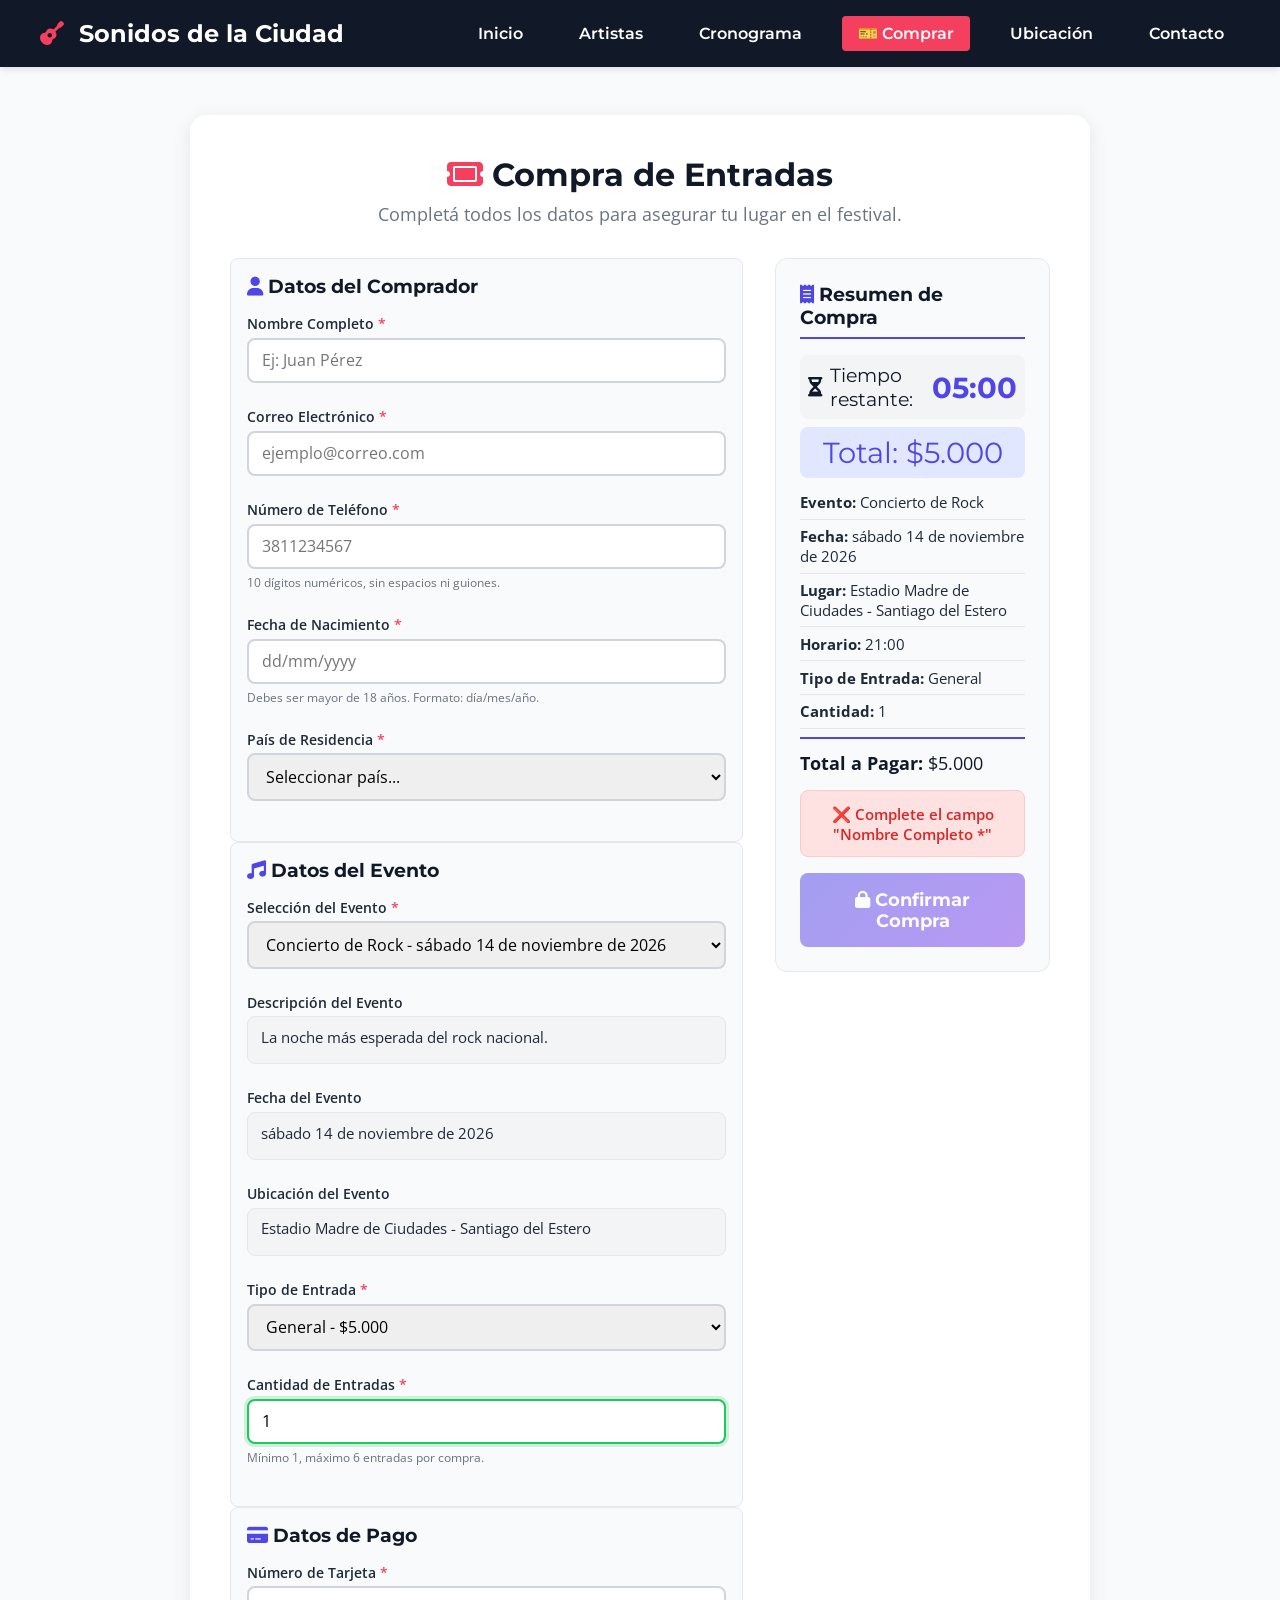
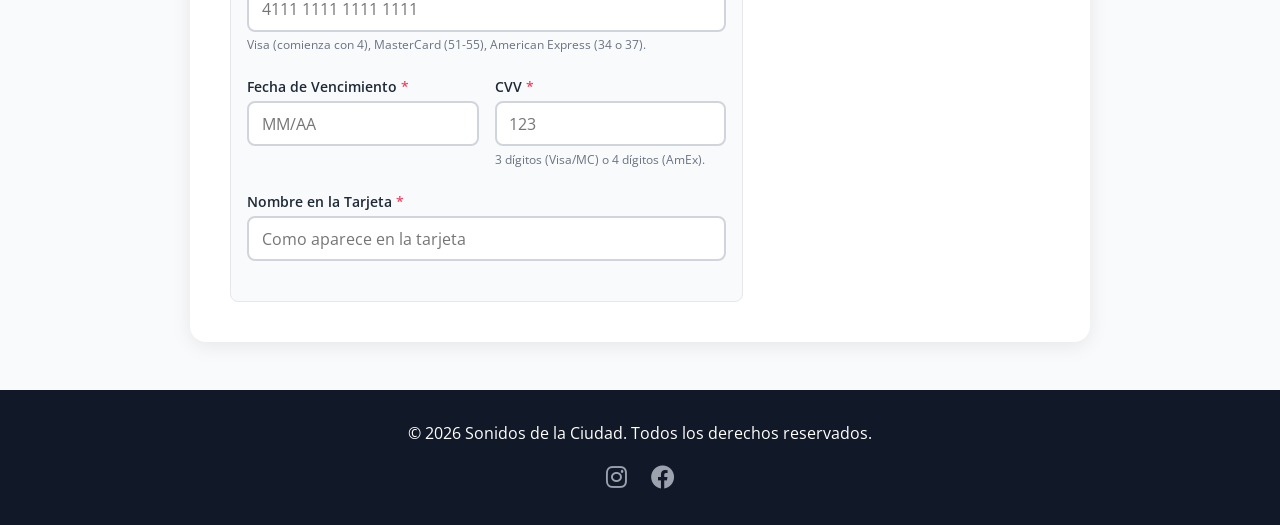
==== TAP3/compra.html @ 3a916ef5 "Add files via upload" ====
<!DOCTYPE html>
<html lang="es">
<head>
    <meta charset="UTF-8">
    <meta name="viewport" content="width=device-width, initial-scale=1.0">
    <title>Compra de Entradas - Sonidos de la Ciudad</title>
    
    <link rel="icon" type="image/x-icon" href="img/favicon.ico">
    <link rel="icon" type="image/png" sizes="32x32" href="img/favicon-32x32.png">
    
    <link rel="preconnect" href="https://fonts.googleapis.com">
    <link rel="preconnect" href="https://fonts.gstatic.com" crossorigin>
    <link href="https://fonts.googleapis.com/css2?family=Montserrat:wght@400;700&family=Open+Sans:wght@400;600&display=swap" rel="stylesheet">
    
    <link rel="stylesheet" href="https://cdnjs.cloudflare.com/ajax/libs/font-awesome/6.0.0/css/all.min.css">
    
    <link rel="stylesheet" href="css/estilos.css">
    <link rel="stylesheet" href="css/estilo_compra.css"
    
</head>
<body>
    <header class="encabezado-navegacion">
        <div class="contenedor-menu">
            <div class="logotipo-festival">
                <i class="fa-solid fa-guitar"></i> Sonidos de la Ciudad
            </div>
            <nav class="enlaces-menu">
                <a href="index.html" class="enlace-navegacion">Inicio</a>
                <a href="artistas.html" class="enlace-navegacion">Artistas</a>
                <a href="cronograma.html" class="enlace-navegacion">Cronograma</a>
                <a href="compra.html" class="enlace-navegacion" style="background-color: var(--color-acento); border-radius: 4px;">🎫 Comprar</a>
                <a href="ubicacion.html" class="enlace-navegacion">Ubicación</a>
                <a href="contacto.html" class="enlace-navegacion">Contacto</a>
            </nav>
        </div>
    </header>

    <section class="seccion-compra">
        <div class="contenedor-compra">
            <h1 class="titulo-compra"><i class="fa-solid fa-ticket" style="color: var(--color-acento);"></i> Compra de Entradas</h1>
            <p class="subtitulo-compra">Completá todos los datos para asegurar tu lugar en el festival.</p>
            
            <div class="grid-compra">
                <!-- Columna Izquierda: Formulario -->
                <div class="columna-formulario">
                    <form id="formCompra" novalidate>
                        <!-- Datos del Comprador -->
                        <div style="background-color: #f8fafc; padding: 1rem; border-radius: 8px; border: 1px solid #e5e7eb;">
                            <h3 style="font-family: var(--fuente-titulos); color: var(--color-primario); margin-bottom: 1rem;">
                                <i class="fa-solid fa-user" style="color: var(--color-secundario);"></i> Datos del Comprador
                            </h3>
                            
                            <div class="campo-grupo">
                                <label for="nombre">Nombre Completo <span class="requerido">*</span></label>
                                <input type="text" id="nombre" name="nombre" placeholder="Ej: Juan Pérez" required>
                            </div>
                            
                            <div class="campo-grupo">
                                <label for="email">Correo Electrónico <span class="requerido">*</span></label>
                                <input type="email" id="email" name="email" placeholder="ejemplo@correo.com" required>
                            </div>
                            
                            <div class="campo-grupo">
                                <label for="telefono">Número de Teléfono <span class="requerido">*</span></label>
                                <input type="tel" id="telefono" name="telefono" placeholder="3811234567" maxlength="10" required>
                                <span class="ayuda">10 dígitos numéricos, sin espacios ni guiones.</span>
                            </div>
                            
                            <div class="campo-grupo">
                                <label for="fechaNacimiento">Fecha de Nacimiento <span class="requerido">*</span></label>
                                <input type="text" id="fechaNacimiento" name="fechaNacimiento" placeholder="dd/mm/yyyy" required>
                                <span class="ayuda">Debes ser mayor de 18 años. Formato: día/mes/año.</span>
                            </div>
                            
                            <div class="campo-grupo">
                                <label for="pais">País de Residencia <span class="requerido">*</span></label>
                                <select id="pais" name="pais" required>
                                    <option value="">Seleccionar país...</option>
                                </select>
                            </div>
                        </div>
                        
                        <!-- Datos del Evento -->
                        <div style="background-color: #f8fafc; padding: 1rem; border-radius: 8px; border: 1px solid #e5e7eb;">
                            <h3 style="font-family: var(--fuente-titulos); color: var(--color-primario); margin-bottom: 1rem;">
                                <i class="fa-solid fa-music" style="color: var(--color-secundario);"></i> Datos del Evento
                            </h3>
                            
                            <div class="campo-grupo">
                                <label for="evento">Selección del Evento <span class="requerido">*</span></label>
                                <select id="evento" name="evento" required>
                                    <option value="">Cargando eventos...</option>
                                </select>
                            </div>
                            
                            <div class="campo-grupo">
                                <label>Descripción del Evento</label>
                                <div class="campo-lectura" id="eventoDescripcion">Seleccione un evento para ver la descripción.</div>
                            </div>
                            
                            <div class="campo-grupo">
                                <label>Fecha del Evento</label>
                                <div class="campo-lectura" id="eventoFecha">-</div>
                            </div>
                            
                            <div class="campo-grupo">
                                <label>Ubicación del Evento</label>
                                <div class="campo-lectura" id="eventoUbicacion">-</div>
                            </div>
                            
                            <div class="campo-grupo">
                                <label for="tipoEntrada">Tipo de Entrada <span class="requerido">*</span></label>
                                <select id="tipoEntrada" name="tipoEntrada" required>
                                    <option value="General">General - $5.000</option>
                                    <option value="VIP">VIP - $12.000</option>
                                    <option value="Palco">Palco - $20.000</option>
                                </select>
                            </div>
                            
                            <div class="campo-grupo">
                                <label for="cantidad">Cantidad de Entradas <span class="requerido">*</span></label>
                                <input type="number" id="cantidad" name="cantidad" min="1" max="6" value="1" required>
                                <span class="ayuda">Mínimo 1, máximo 6 entradas por compra.</span>
                            </div>
                        </div>
                        
                        <!-- Datos de Pago -->
                        <div style="background-color: #f8fafc; padding: 1rem; border-radius: 8px; border: 1px solid #e5e7eb;">
                            <h3 style="font-family: var(--fuente-titulos); color: var(--color-primario); margin-bottom: 1rem;">
                                <i class="fa-solid fa-credit-card" style="color: var(--color-secundario);"></i> Datos de Pago
                            </h3>
                            
                            <div class="campo-grupo">
                                <label for="tarjeta">Número de Tarjeta <span class="requerido">*</span></label>
                                <input type="text" id="tarjeta" name="tarjeta" placeholder="4111 1111 1111 1111" maxlength="19" required>
                                <span class="ayuda">Visa (comienza con 4), MasterCard (51-55), American Express (34 o 37).</span>
                                <div id="logoTarjeta" class="logo-tarjeta"></div>
                            </div>
                            
                            <div style="display: grid; grid-template-columns: 1fr 1fr; gap: 1rem;">
                                <div class="campo-grupo">
                                    <label for="vencimiento">Fecha de Vencimiento <span class="requerido">*</span></label>
                                    <input type="text" id="vencimiento" name="vencimiento" placeholder="MM/AA" maxlength="5" required>
                                </div>
                                <div class="campo-grupo">
                                    <label for="cvv">CVV <span class="requerido">*</span></label>
                                    <input type="password" id="cvv" name="cvv" placeholder="123" maxlength="4" required>
                                    <span class="ayuda">3 dígitos (Visa/MC) o 4 dígitos (AmEx).</span>
                                </div>
                            </div>
                            
                            <div class="campo-grupo">
                                <label for="nombreTarjeta">Nombre en la Tarjeta <span class="requerido">*</span></label>
                                <input type="text" id="nombreTarjeta" name="nombreTarjeta" placeholder="Como aparece en la tarjeta" required>
                            </div>
                        </div>
                    </form>
                </div>
                
                <!-- Columna Derecha: Resumen y Total -->
                <div class="columna-resumen">
                    <h3><i class="fa-solid fa-receipt" style="color: var(--color-secundario);"></i> Resumen de Compra</h3>
                    
                    <div class="contador-tiempo">
                        <i class="fa-solid fa-hourglass-half"></i>
                        <span>Tiempo restante:</span>
                        <span class="numero" id="contadorTiempo">05:00</span>
                    </div>
                    
                    <div class="precio-total">
                        Total: <span id="precioTotal">$0</span>
                    </div>
                    
                    <div id="resumenCompra">
                        <p class="resumen-vacio">Seleccione un evento y cantidad para ver el resumen.</p>
                    </div>
                    
                    <div id="mensajeEstado" class="mensaje-estado info">
                        ⏳ Complete todos los campos para habilitar la compra.
                    </div>
                    
                    <button type="submit" form="formCompra" id="btnSubmit" class="boton-confirmar" disabled>
                        <i class="fa-solid fa-lock"></i> Confirmar Compra
                    </button>
                </div>
            </div>
        </div>
    </section>

    <footer class="pie-pagina">
        <p>&copy; 2026 Sonidos de la Ciudad. Todos los derechos reservados.</p>
        <div class="redes-sociales">
            <a href="#" class="enlace-red"><i class="fa-brands fa-instagram"></i></a>
            <a href="#" class="enlace-red"><i class="fa-brands fa-facebook"></i></a>
        </div>
    </footer>

    <script src="js/compra.js"></script>
    <script src="js/paises.js"></script>
</body>
</html>
---- TAP3/css/estilos.css ----
* {
    margin: 0;
    padding: 0;
    box-sizing: border-box;
}

:root {
    --fuente-titulos: 'Montserrat', sans-serif;
    --fuente-cuerpo: 'Open Sans', sans-serif;
    
    /* Paleta Armoniosa Elegida (Referencia: Color Hunt) */
    --color-primario: #111827;     /* Azul oscuro profundo */
    --color-secundario: #4f46e5;   /* Índigo / Violeta vibrante */
    --color-acento: #f43f5e;       /* Rosado fucsia festivalero */
    --color-fondo-claro: #f9fafb;  /* Gris blanquecino suave */
    --color-texto-oscuro: #1f2937; /* Gris oscuro para lectura */
    --color-texto-claro: #ffffff;  /* Blanco puro */
}

html {
    font-size: 16px; /* Definición base para rem */
    font-family: var(--fuente-cuerpo);
    scroll-behavior: smooth;
    background-color: var(--color-fondo-claro);
    color: var(--color-texto-oscuro);
}

/* menu animado*/
.encabezado-navegacion {
    position: -webkit-sticky;
    position: sticky;
    top: 0;
    width: 100%;
    background-color: var(--color-primario);
    padding: 1rem 2rem;
    z-index: 1000;
    box-shadow: 0 4px 6px -1px rgba(0, 0, 0, 0.1);
}

.contenedor-menu {
    max-width: 1200px;
    margin: 0 auto;
    display: flex;
    justify-content: space-between;
    align-items: center;
}

.logotipo-festival {
    font-family: var(--fuente-titulos);
    font-size: 1.5rem;
    font-weight: 700;
    color: var(--color-texto-claro);
}

.logotipo-festival i {
    color: var(--color-acento);
    margin-right: 0.5rem;
}

.enlaces-menu {
    display: flex;
    gap: 1.5rem;
}

/* Transición 1: Enlaces del Menú */
.enlace-navegacion {
    font-family: var(--fuente-titulos);
    color: var(--color-texto-claro);
    text-decoration: none;
    font-weight: 600;
    font-size: 1rem;
    padding: 0.5rem 1rem;
    border-radius: 4px;
    transition: background-color 0.3s ease, color 0.3s ease;
}

/* Pseudoclase 1: Hover en el menú */
.enlace-navegacion:hover {
    background-color: var(--color-secundario);
    color: var(--color-texto-claro);
}



/* Bloque Hero de Bienvenida */
.seccion-bienvenida {
    background-color: var(--color-primario);
    min-height: 60vh;
    display: flex;
    justify-content: center;
    align-items: center;
    text-align: center;
    padding: 2rem;
}

.titulo-principal {
    font-family: var(--fuente-titulos);
    font-size: 3rem;
    color: var(--color-texto-claro);
    margin-bottom: 1.5rem;
    line-height: 1.2;
}

.subtitulo-festival {
    font-size: 1.25rem;
    color: #9ca3af;
    margin-bottom: 2rem;
}

/* Componente Botón con Transición 2 y Transformación 1 */
.boton-accion {
    display: inline-block;
    font-family: var(--fuente-titulos);
    background-color: var(--color-acento);
    color: var(--color-texto-claro);
    text-decoration: none;
    padding: 1rem 2rem;
    font-weight: 700;
    border-radius: 8px;
    box-shadow: 0 4px 14px rgba(244, 63, 94, 0.4);
    transition: transform 0.2s ease, background-color 0.2s ease;
}

.boton-accion:hover {
    background-color: #e11d48;
    transform: scale(1.05); 
}

/* Contenedor Principal en Escritorio */
.contenedor-principal {
    max-width: 1200px;
    margin: 3rem auto;
    padding: 0 1.5rem;
    display: flex;
    gap: 2.5rem;
}

.contenido-artistas {
    flex: 3;
}

.titulo-seccion {
    font-family: var(--fuente-titulos);
    font-size: 2rem;
    margin-bottom: 2rem;
    border-bottom: 4px solid var(--color-secundario);
    padding-bottom: 0.5rem;
}

/* Pseudoelemento 1: Resalta el inicio de las descripciones */
.cuadrícula-artistas h3 + p::first-letter {
    font-size: 1.3em;
    font-weight: bold;
    color: var(--color-secundario);
}

.cuadrícula-artistas {
    display: flex;
    gap: 2rem;
}

/* Tarjeta con Transición 3 y Transformación 2 */
.tarjeta-artista {
    background-color: var(--color-texto-claro);
    border: 1px solid #e5e7eb;
    border-radius: 12px;
    padding: 1.5rem;
    flex: 1;
    box-shadow: 0 1px 3px rgba(0,0,0,0.05);
    transition: transform 0.3s cubic-bezier(0.25, 0.8, 0.25, 1), box-shadow 0.3s ease;
}

.tarjeta-artista:hover {
    transform: translateY(-8px); 
    box-shadow: 0 10px 20px rgba(0,0,0,0.1);
}

.contenedor-imagen-artista {
    background-color: #f3f4f6;
    height: 150px;
    border-radius: 8px;
    display: flex;
    justify-content: center;
    align-items: center;
    margin-bottom: 1rem;
}

.en-reemplazo-imagen {
    font-size: 3rem;
    color: #9ca3af;
}

/* Barra Lateral (Aside) */
.barra-lateral {
    flex: 1;
    background-color: var(--color-texto-claro);
    border-left: 4px solid var(--color-acento);
    padding: 2rem;
    border-radius: 0 12px 12px 0;
    height: fit-content;
    box-shadow: 0 1px 3px rgba(0,0,0,0.05);
}

.titulo-lateral {
    font-family: var(--fuente-titulos);
    margin-bottom: 1.5rem;
}

.lista-detalles {
    list-style: none;
}

.lista-detalles li {
    margin-bottom: 1rem;
    display: flex;
    align-items: center;
    gap: 0.75rem;
    font-size: 1.1rem;
}

.lista-detalles li i {
    color: var(--color-secundario);
}

/* formulario */
.seccion-formulario {
    background-color: #e0e7ff;
    padding: 4rem 1.5rem;
}

.contenedor-formulario {
    max-width: 600px;
    margin: 0 auto;
    background-color: var(--color-texto-claro);
    padding: 2.5rem;
    border-radius: 16px;
    box-shadow: 0 4px 6px -1px rgba(0,0,0,0.05);
}

.titulo-formulario {
    font-family: var(--fuente-titulos);
    text-align: center;
    margin-bottom: 0.5rem;
}

.descripcion-formulario {
    text-align: center;
    color: #4b5563;
    margin-bottom: 2rem;
}

.campo-grupo {
    display: flex;
    flex-direction: column;
    gap: 0.5rem;
    margin-bottom: 1.5rem;
}

.campo-grupo label {
    font-weight: 600;
}

.campo-grupo input {
    padding: 0.75rem;
    border: 1px solid #d1d5db;
    border-radius: 6px;
    font-size: 1rem;
}

/*  Rotación sutil del botón al enviar */
.boton-enviar {
    width: 100%;
    background-color: var(--color-secundario);
    color: var(--color-texto-claro);
    padding: 1rem;
    border: none;
    border-radius: 6px;
    font-family: var(--fuente-titulos);
    font-weight: 700;
    font-size: 1rem;
    cursor: pointer;
    transition: background-color 0.2s ease;
}

.boton-enviar:active {
    transform: rotate(0.5deg); 
}

/* Pie de Página */
.pie-pagina {
    background-color: var(--color-primario);
    color: var(--color-texto-claro);
    text-align: center;
    padding: 2rem;
}

.redes-sociales {
    margin-top: 1rem;
    display: flex;
    justify-content: center;
    gap: 1.5rem;
}

.enlace-red {
    color: #9ca3af;
    font-size: 1.5rem;
    transition: color 0.2s ease;
}

.enlace-red:hover {
    color: var(--color-acento);
}

/* MEDIA QUERIES */

/*TABLETS (Ancho máximo 992px) */
@media (max-width: 992px) {
    .titulo-principal {
        font-size: 2.5rem;
    }
    
    .contenedor-principal {
        flex-direction: column; 
        gap: 2rem;
    }
    
    .barra-lateral {
        border-left: none;
        border-top: 4px solid var(--color-acento);
        border-radius: 0 0 12px 12px;
    }
}

/* DISPOSITIVOS MÓVILES (Ancho máximo 600px) */
@media (max-width: 600px) {
    html {
        font-size: 14px; 
    }
    
    .contenedor-menu {
        flex-direction: column;
        gap: 1rem;
    }
    
    .titulo-principal {
        font-size: 2rem;
    }
    
    .cuadrícula-artistas {
        flex-direction: column; 
    }
    
    /* Ocultamos la barra lateral en celulares*/
    .barra-lateral {
        display: none;
    }
}

@media (min-width: 1200px) {
    .contenedor-menu, .contenedor-principal {
        width: 1200px;
    }
}

/* Regla en español para adaptar las imágenes de los artistas */
.imagen-artista {
    width: 100%;
    height: 100%;
    object-fit: cover; /* Ajusta la imagen al contenedor de 150px sin deformarse */
    border-radius: 8px;
}

/* =============================================
   ESTILOS PARA LA PÁGINA DE COMPRA (TAP3)
   ============================================= */

/* Estilos para el menú activo */
.enlace-navegacion.activo {
    background-color: var(--color-acento);
    border-radius: 4px;
}

/* Estilos para el scroll suave en toda la página */
html {
    scroll-behavior: smooth;
}

/* Estilos para los mensajes de validación en otras páginas */
.campo-grupo .mensaje-validacion {
    font-size: 0.8rem;
    margin-top: 0.2rem;
}

.campo-grupo .mensaje-validacion.error {
    color: var(--color-acento);
}

.campo-grupo .mensaje-validacion.exito {
    color: #22c55e;
}

/* Estilos para campos de solo lectura en compra */
.campo-lectura {
    background-color: #f3f4f6;
    padding: 0.6rem 0.8rem;
    border-radius: 8px;
    border: 1px solid #e5e7eb;
    font-size: 0.95rem;
    color: var(--color-texto-oscuro);
    min-height: 2.8rem;
}

/* Animación de pulso para el contador cuando queda poco tiempo */
@keyframes pulse-rojo {
    0%, 100% { opacity: 1; }
    50% { opacity: 0.5; }
}

.contador-urgente {
    animation: pulse-rojo 1s ease-in-out infinite;
}

/* Estilos para el logo de tarjeta en tiempo real */
.logo-tarjeta {
    display: none;
    text-align: center;
    padding: 0.3rem;
    margin-top: 0.2rem;
}

.logo-tarjeta i {
    font-size: 2.5rem;
}

/* Estilos de confirmación de compra */
.confirmacion-compra {
    text-align: center;
    padding: 1rem;
}

.confirmacion-compra h3 {
    font-family: var(--fuente-titulos);
    color: var(--color-primario);
    margin: 0.5rem 0;
}

.confirmacion-compra p {
    margin: 0.3rem 0;
}

.confirmacion-compra.error {
    color: var(--color-acento);
}

/* Transición suave para el botón de confirmar */
.boton-confirmar {
    transition: transform 0.2s ease, box-shadow 0.2s ease, opacity 0.3s ease;
}

.boton-confirmar:hover:not(:disabled) {
    transform: translateY(-2px);
    box-shadow: 0 4px 14px rgba(79, 70, 229, 0.4);
}

.boton-confirmar:disabled {
    opacity: 0.6;
    cursor: not-allowed;
    transform: none;
}
---- TAP3/css/estilo_compra.css ----
.seccion-compra {
    padding: 3rem 1.5rem;
    background-color: var(--color-fondo-claro);
}

.contenedor-compra {
    max-width: 900px;
    margin: 0 auto;
    background-color: var(--color-texto-claro);
    border-radius: 16px;
    padding: 2.5rem;
    box-shadow: 0 4px 20px rgba(0,0,0,0.08);
}

.titulo-compra {
    font-family: var(--fuente-titulos);
    font-size: 2rem;
    color: var(--color-primario);
    text-align: center;
    margin-bottom: 0.5rem;
}

.subtitulo-compra {
    text-align: center;
    color: #6b7280;
    margin-bottom: 2rem;
    font-size: 1.1rem;
}

.grid-compra {
    display: grid;
    grid-template-columns: 1fr 1fr;
    gap: 2rem;
}

@media (max-width: 768px) {
    .grid-compra {
grid-template-columns: 1fr;
    }
}

.columna-formulario {
    display: flex;
    flex-direction: column;
    gap: 1.5rem;
}

.columna-resumen {
    background-color: #f8fafc;
    border-radius: 12px;
    padding: 1.5rem;
    border: 1px solid #e5e7eb;
    position: sticky;
    top: 100px;
    height: fit-content;
}

.columna-resumen h3 {
    font-family: var(--fuente-titulos);
    margin-bottom: 1rem;
    color: var(--color-primario);
    border-bottom: 2px solid var(--color-secundario);
    padding-bottom: 0.5rem;
}

.campo-grupo {
    display: flex;
    flex-direction: column;
    gap: 0.3rem;
}

.campo-grupo label {
    font-weight: 600;
    font-size: 0.9rem;
    color: var(--color-texto-oscuro);
}

.campo-grupo label .requerido {
    color: var(--color-acento);
}

.campo-grupo input,
.campo-grupo select {
    padding: 0.6rem 0.8rem;
    border: 2px solid #d1d5db;
    border-radius: 8px;
    font-size: 1rem;
    transition: border-color 0.3s ease, box-shadow 0.3s ease;
    font-family: var(--fuente-cuerpo);
}

.campo-grupo input:focus,
.campo-grupo select:focus {
    outline: none;
    border-color: var(--color-secundario);
    box-shadow: 0 0 0 3px rgba(79, 70, 229, 0.2);
}

.campo-grupo input.valido {
    border-color: #22c55e;
    box-shadow: 0 0 0 3px rgba(34, 197, 94, 0.2);
}

.campo-grupo input.invalido {
    border-color: #f43f5e;
    box-shadow: 0 0 0 3px rgba(244, 63, 94, 0.2);
}

.campo-grupo select.valido {
    border-color: #22c55e;
}

.campo-grupo select.invalido {
    border-color: #f43f5e;
}

.campo-grupo input[readonly] {
    background-color: #f3f4f6;
    cursor: default;
}

.mensaje-validacion {
    font-size: 0.8rem;
    margin-top: 0.2rem;
}

.mensaje-validacion.error {
    color: #f43f5e;
}

.mensaje-validacion.exito {
    color: #22c55e;
}

.campo-lectura {
    background-color: #f3f4f6;
    padding: 0.6rem 0.8rem;
    border-radius: 8px;
    border: 1px solid #e5e7eb;
    font-size: 0.95rem;
    color: var(--color-texto-oscuro);
    min-height: 3rem;
}

.campo-lectura p {
    margin: 0.2rem 0;
}

.campo-lectura .etiqueta {
    font-weight: 600;
    color: var(--color-primario);
}

.precio-total {
    font-family: var(--fuente-titulos);
    font-size: 1.8rem;
    color: var(--color-secundario);
    text-align: center;
    padding: 0.5rem;
    background-color: #e0e7ff;
    border-radius: 8px;
    margin: 0.5rem 0;
}

.resumen-item {
    padding: 0.4rem 0;
    border-bottom: 1px solid #e5e7eb;
    font-size: 0.95rem;
}

.resumen-item.total {
    border-bottom: none;
    font-size: 1.1rem;
    padding-top: 0.8rem;
    margin-top: 0.5rem;
    border-top: 2px solid var(--color-secundario);
    color: var(--color-primario);
}

.resumen-vacio {
    color: #9ca3af;
    text-align: center;
    padding: 1rem 0;
}

.mensaje-estado {
    padding: 0.8rem 1rem;
    border-radius: 8px;
    text-align: center;
    font-weight: 600;
    font-size: 0.95rem;
    margin: 0.5rem 0;
}

.mensaje-estado.error {
    background-color: #fee2e2;
    color: #dc2626;
    border: 1px solid #fecaca;
}

.mensaje-estado.exito {
    background-color: #dcfce7;
    color: #16a34a;
    border: 1px solid #bbf7d0;
}

.mensaje-estado.info {
    background-color: #dbeafe;
    color: #2563eb;
    border: 1px solid #bfdbfe;
}

.boton-confirmar {
    width: 100%;
    padding: 1rem;
    background: linear-gradient(135deg, var(--color-secundario), #7c3aed);
    color: var(--color-texto-claro);
    border: none;
    border-radius: 8px;
    font-family: var(--fuente-titulos);
    font-weight: 700;
    font-size: 1.1rem;
    cursor: pointer;
    transition: transform 0.2s ease, box-shadow 0.2s ease;
    margin-top: 0.5rem;
}

.boton-confirmar:hover:not(:disabled) {
    transform: translateY(-2px);
    box-shadow: 0 4px 14px rgba(79, 70, 229, 0.4);
}

.boton-confirmar:disabled {
    opacity: 0.5;
    cursor: not-allowed;
    transform: none;
}

.contador-tiempo {
    display: flex;
    align-items: center;
    justify-content: center;
    gap: 0.5rem;
    font-family: var(--fuente-titulos);
    font-size: 1.2rem;
    color: var(--color-primario);
    padding: 0.5rem;
    background-color: #f3f4f6;
    border-radius: 8px;
    margin: 0.5rem 0;
}

.contador-tiempo .numero {
    font-size: 1.8rem;
    font-weight: 700;
    color: var(--color-secundario);
}

.logo-tarjeta {
    display: none;
    text-align: center;
    padding: 0.3rem;
    margin-top: 0.2rem;
}

.confirmacion-compra {
    text-align: center;
    padding: 1rem;
}

.confirmacion-compra h3 {
    font-family: var(--fuente-titulos);
    color: var(--color-primario);
    margin: 0.5rem 0;
}

.confirmacion-compra p {
    margin: 0.3rem 0;
}

.campo-grupo .ayuda {
    font-size: 0.75rem;
    color: #6b7280;
}

@media (max-width: 600px) {
    .contenedor-compra {
padding: 1.5rem;
    }
    
    .titulo-compra {
font-size: 1.5rem;
    }
    
    .precio-total {
font-size: 1.4rem;
    }
    
    .columna-resumen {
position: static;
    }
}
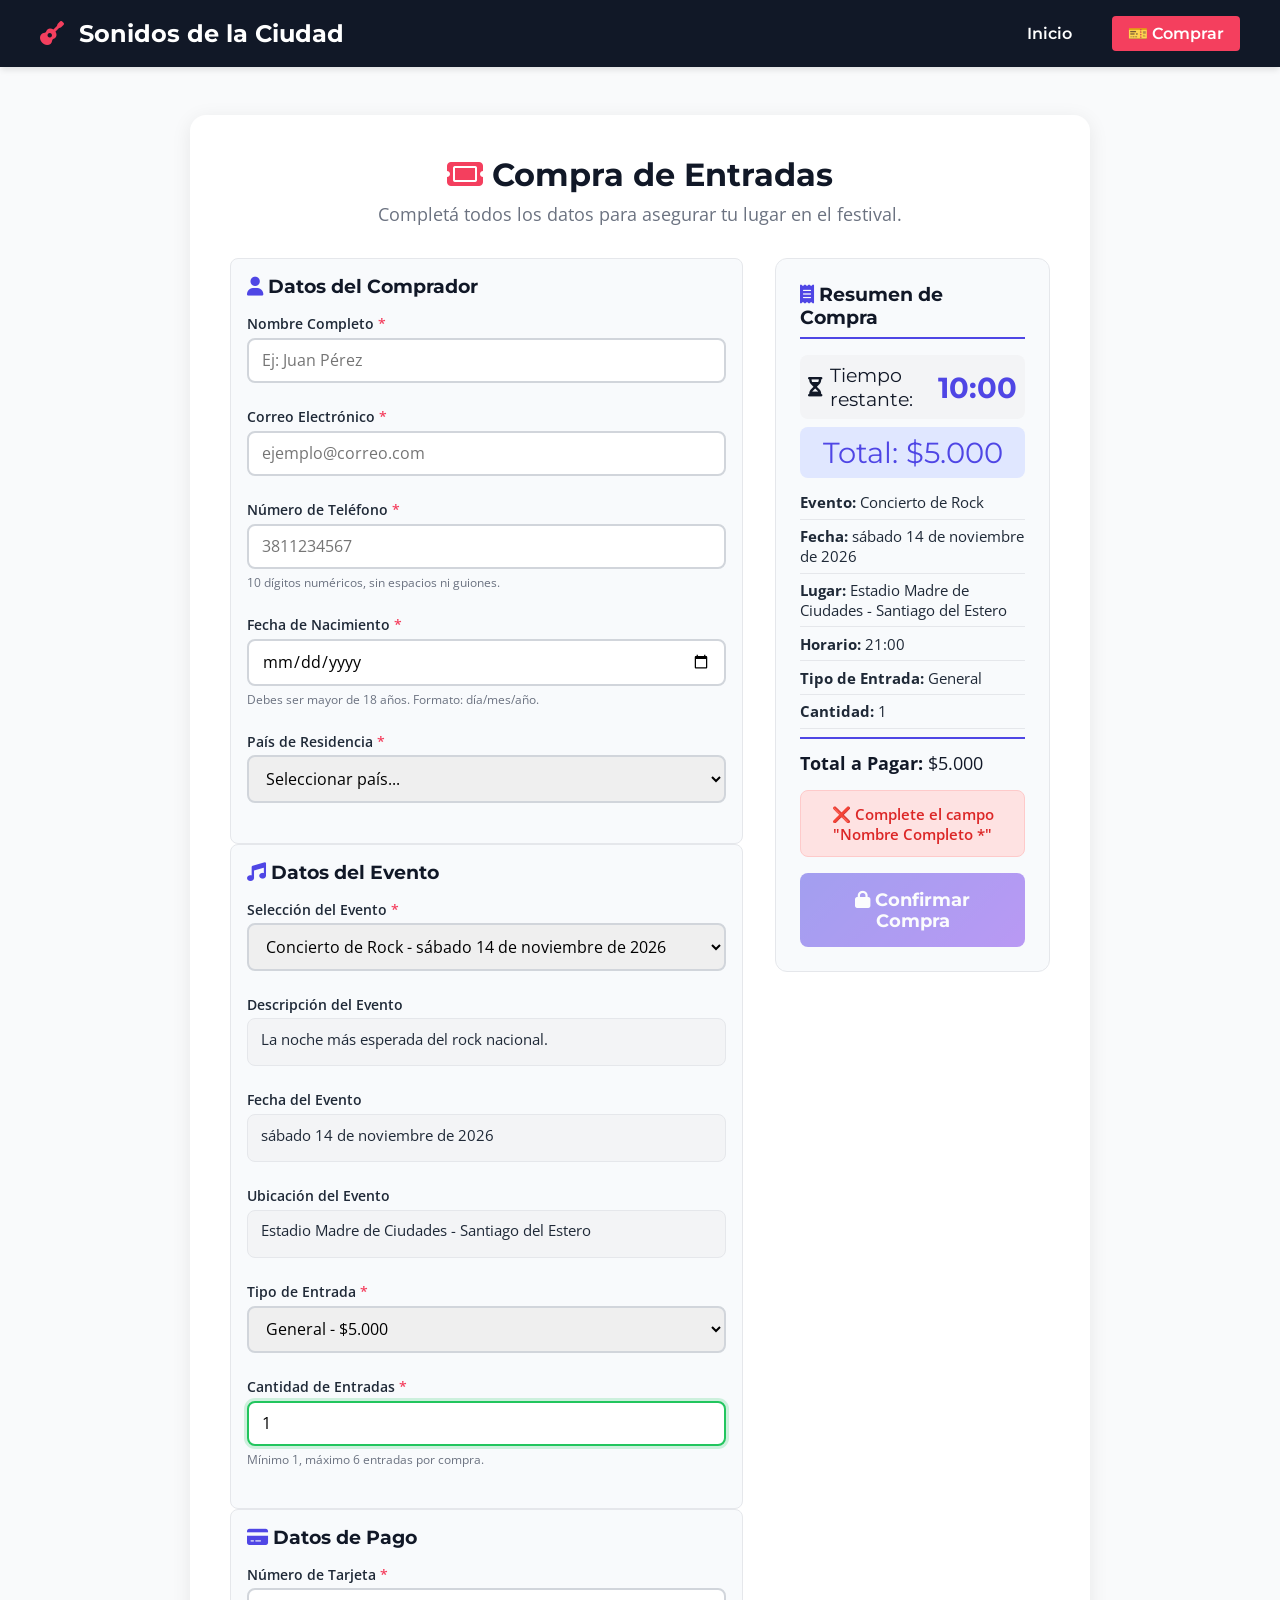
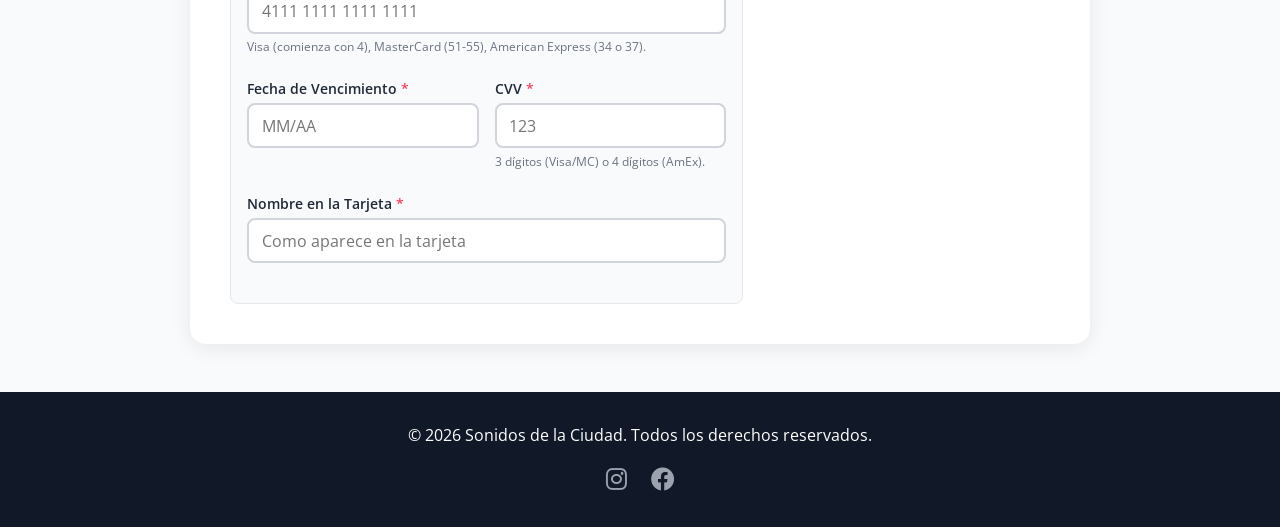
==== commit b69739f5: "TAP 3" ====
--- a/TAP3/compra.html
+++ b/TAP3/compra.html
@@ -1,5 +1,4 @@
-<!DOCTYPE html>
-<html lang="es">
+<!DOCTYPE html><html lang="es">
 <head>
     <meta charset="UTF-8">
     <meta name="viewport" content="width=device-width, initial-scale=1.0">
@@ -15,8 +14,7 @@
     <link rel="stylesheet" href="https://cdnjs.cloudflare.com/ajax/libs/font-awesome/6.0.0/css/all.min.css">
     
     <link rel="stylesheet" href="css/estilos.css">
-    <link rel="stylesheet" href="css/estilo_compra.css"
-    
+    <link rel="stylesheet" href="css/estilo_compra.css">
 </head>
 <body>
     <header class="encabezado-navegacion">
@@ -26,12 +24,7 @@
             </div>
             <nav class="enlaces-menu">
                 <a href="index.html" class="enlace-navegacion">Inicio</a>
-                <a href="artistas.html" class="enlace-navegacion">Artistas</a>
-                <a href="cronograma.html" class="enlace-navegacion">Cronograma</a>
                 <a href="compra.html" class="enlace-navegacion" style="background-color: var(--color-acento); border-radius: 4px;">🎫 Comprar</a>
-                <a href="ubicacion.html" class="enlace-navegacion">Ubicación</a>
-                <a href="contacto.html" class="enlace-navegacion">Contacto</a>
-            </nav>
         </div>
     </header>
 
@@ -68,7 +61,7 @@
                             
                             <div class="campo-grupo">
                                 <label for="fechaNacimiento">Fecha de Nacimiento <span class="requerido">*</span></label>
-                                <input type="text" id="fechaNacimiento" name="fechaNacimiento" placeholder="dd/mm/yyyy" required>
+                                <input type="date" id="fechaNacimiento" name="fechaNacimiento" placeholder="dd/mm/yyyy" required>
                                 <span class="ayuda">Debes ser mayor de 18 años. Formato: día/mes/año.</span>
                             </div>
                             
@@ -164,7 +157,7 @@
                     <div class="contador-tiempo">
                         <i class="fa-solid fa-hourglass-half"></i>
                         <span>Tiempo restante:</span>
-                        <span class="numero" id="contadorTiempo">05:00</span>
+                        <span class="numero" id="contadorTiempo">10:00</span>
                     </div>
                     
                     <div class="precio-total">
--- a/TAP3/css/estilos.css
+++ b/TAP3/css/estilos.css
@@ -8,7 +8,7 @@
     --fuente-titulos: 'Montserrat', sans-serif;
     --fuente-cuerpo: 'Open Sans', sans-serif;
     
-    /* Paleta Armoniosa Elegida (Referencia: Color Hunt) */
+
     --color-primario: #111827;     /* Azul oscuro profundo */
     --color-secundario: #4f46e5;   /* Índigo / Violeta vibrante */
     --color-acento: #f43f5e;       /* Rosado fucsia festivalero */
@@ -18,14 +18,14 @@
 }
 
 html {
-    font-size: 16px; /* Definición base para rem */
+    font-size: 16px; 
     font-family: var(--fuente-cuerpo);
     scroll-behavior: smooth;
     background-color: var(--color-fondo-claro);
     color: var(--color-texto-oscuro);
 }
 
-/* menu animado*/
+
 .encabezado-navegacion {
     position: -webkit-sticky;
     position: sticky;
@@ -62,7 +62,7 @@
     gap: 1.5rem;
 }
 
-/* Transición 1: Enlaces del Menú */
+
 .enlace-navegacion {
     font-family: var(--fuente-titulos);
     color: var(--color-texto-claro);
@@ -74,15 +74,12 @@
     transition: background-color 0.3s ease, color 0.3s ease;
 }
 
-/* Pseudoclase 1: Hover en el menú */
+
 .enlace-navegacion:hover {
     background-color: var(--color-secundario);
     color: var(--color-texto-claro);
 }
 
-
-
-/* Bloque Hero de Bienvenida */
 .seccion-bienvenida {
     background-color: var(--color-primario);
     min-height: 60vh;
@@ -107,7 +104,7 @@
     margin-bottom: 2rem;
 }
 
-/* Componente Botón con Transición 2 y Transformación 1 */
+
 .boton-accion {
     display: inline-block;
     font-family: var(--fuente-titulos);
@@ -147,7 +144,7 @@
     padding-bottom: 0.5rem;
 }
 
-/* Pseudoelemento 1: Resalta el inicio de las descripciones */
+
 .cuadrícula-artistas h3 + p::first-letter {
     font-size: 1.3em;
     font-weight: bold;
@@ -159,7 +156,7 @@
     gap: 2rem;
 }
 
-/* Tarjeta con Transición 3 y Transformación 2 */
+
 .tarjeta-artista {
     background-color: var(--color-texto-claro);
     border: 1px solid #e5e7eb;
@@ -190,7 +187,7 @@
     color: #9ca3af;
 }
 
-/* Barra Lateral (Aside) */
+
 .barra-lateral {
     flex: 1;
     background-color: var(--color-texto-claro);
@@ -267,7 +264,7 @@
     font-size: 1rem;
 }
 
-/*  Rotación sutil del botón al enviar */
+
 .boton-enviar {
     width: 100%;
     background-color: var(--color-secundario);
@@ -286,7 +283,6 @@
     transform: rotate(0.5deg); 
 }
 
-/* Pie de Página */
 .pie-pagina {
     background-color: var(--color-primario);
     color: var(--color-texto-claro);
@@ -313,7 +309,7 @@
 
 /* MEDIA QUERIES */
 
-/*TABLETS (Ancho máximo 992px) */
+
 @media (max-width: 992px) {
     .titulo-principal {
         font-size: 2.5rem;
@@ -331,7 +327,7 @@
     }
 }
 
-/* DISPOSITIVOS MÓVILES (Ancho máximo 600px) */
+
 @media (max-width: 600px) {
     html {
         font-size: 14px; 
@@ -350,7 +346,7 @@
         flex-direction: column; 
     }
     
-    /* Ocultamos la barra lateral en celulares*/
+    
     .barra-lateral {
         display: none;
     }
@@ -362,108 +358,95 @@
     }
 }
 
-/* Regla en español para adaptar las imágenes de los artistas */
+
 .imagen-artista {
     width: 100%;
     height: 100%;
-    object-fit: cover; /* Ajusta la imagen al contenedor de 150px sin deformarse */
+    object-fit: cover; 
     border-radius: 8px;
 }
 
-/* =============================================
-   ESTILOS PARA LA PÁGINA DE COMPRA (TAP3)
-   ============================================= */
-
-/* Estilos para el menú activo */
-.enlace-navegacion.activo {
-    background-color: var(--color-acento);
-    border-radius: 4px;
-}
-
-/* Estilos para el scroll suave en toda la página */
-html {
-    scroll-behavior: smooth;
-}
-
-/* Estilos para los mensajes de validación en otras páginas */
-.campo-grupo .mensaje-validacion {
-    font-size: 0.8rem;
-    margin-top: 0.2rem;
-}
-
-.campo-grupo .mensaje-validacion.error {
-    color: var(--color-acento);
-}
-
-.campo-grupo .mensaje-validacion.exito {
-    color: #22c55e;
-}
-
-/* Estilos para campos de solo lectura en compra */
-.campo-lectura {
-    background-color: #f3f4f6;
-    padding: 0.6rem 0.8rem;
+
+.layout-contacto-magico {
+    display: flex;
+    flex-wrap: wrap; 
+    gap: 3rem;
+    align-items: center; 
+    max-width: 1000px;
+    margin: 0 auto;
+}
+
+.caja-texto-contacto {
+    flex: 1; 
+    min-width: 300px; 
+}
+
+.caja-mapa-contacto {
+    flex: 1.2; 
+    min-width: 300px;
+    width: 100%;
+}
+
+.caja-mapa-contacto iframe {
+    width: 100%;
+    height: 300px;
+    border: none;
+    border-radius: 12px;
+    box-shadow: 0 4px 12px rgba(0,0,0,0.1);
+}
+
+
+.cuadrícula-artistas {
+    display: grid !important;
+    grid-template-columns: repeat(3, minmax(0, 1fr)) !important; 
+    gap: 20px !important; 
+    width: 100% !important;
+}
+
+
+.tarjeta-artista {
+    display: flex;
+    flex-direction: column;
+    height: 100%; 
+    background: #ffffff;
+    border-radius: 12px;
+    box-shadow: 0 4px 12px rgba(0, 0, 0, 0.08); 
+    padding: 15px;
+    box-sizing: border-box;
+}
+
+
+.contenedor-imagen-artista {
+    width: 100%;
+    height: 200px; 
+    overflow: hidden;
     border-radius: 8px;
-    border: 1px solid #e5e7eb;
+    margin-bottom: 15px;
+}
+
+.imagen-artista {
+    width: 100%;
+    height: 100%;
+    object-fit: cover; 
+}
+
+
+.tarjeta-artista h3 {
+    margin: 5px 0 10px 0;
+    font-size: 1.3rem;
+    color: #1f2937;
+}
+
+.tarjeta-artista p {
     font-size: 0.95rem;
-    color: var(--color-texto-oscuro);
-    min-height: 2.8rem;
-}
-
-/* Animación de pulso para el contador cuando queda poco tiempo */
-@keyframes pulse-rojo {
-    0%, 100% { opacity: 1; }
-    50% { opacity: 0.5; }
-}
-
-.contador-urgente {
-    animation: pulse-rojo 1s ease-in-out infinite;
-}
-
-/* Estilos para el logo de tarjeta en tiempo real */
-.logo-tarjeta {
-    display: none;
-    text-align: center;
-    padding: 0.3rem;
-    margin-top: 0.2rem;
-}
-
-.logo-tarjeta i {
-    font-size: 2.5rem;
-}
-
-/* Estilos de confirmación de compra */
-.confirmacion-compra {
-    text-align: center;
-    padding: 1rem;
-}
-
-.confirmacion-compra h3 {
-    font-family: var(--fuente-titulos);
-    color: var(--color-primario);
-    margin: 0.5rem 0;
-}
-
-.confirmacion-compra p {
-    margin: 0.3rem 0;
-}
-
-.confirmacion-compra.error {
-    color: var(--color-acento);
-}
-
-/* Transición suave para el botón de confirmar */
-.boton-confirmar {
-    transition: transform 0.2s ease, box-shadow 0.2s ease, opacity 0.3s ease;
-}
-
-.boton-confirmar:hover:not(:disabled) {
-    transform: translateY(-2px);
-    box-shadow: 0 4px 14px rgba(79, 70, 229, 0.4);
-}
-
-.boton-confirmar:disabled {
-    opacity: 0.6;
-    cursor: not-allowed;
-    transform: none;
+    color: #4b5563;
+    line-height: 1.4;
+    margin: 0;
+}
+
+
+@media (max-width: 768px) {
+    .cuadrícula-artistas {
+        grid-template-columns: 1fr !important;
+    }
 }
